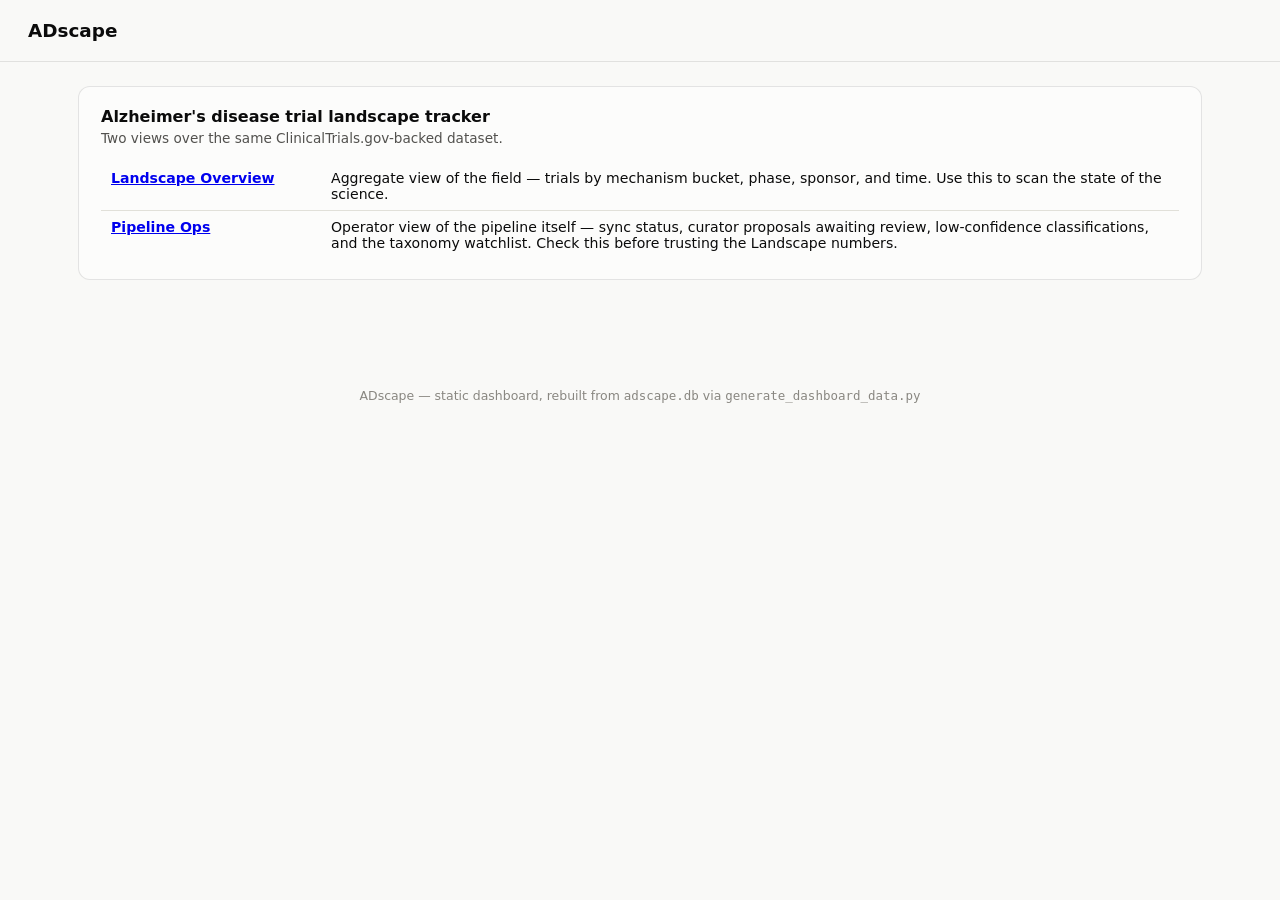
==== docs/index.html @ 58a85a5f "Add classify.py (mechanism-bucket classification) and landscape/ops dashboards Runs the classify_pro" ====
<!doctype html>
<html lang="en">
<head>
<meta charset="utf-8">
<meta name="viewport" content="width=device-width, initial-scale=1">
<title>ADscape</title>
<link rel="stylesheet" href="style.css">
</head>
<body>
<header class="top">
  <h1>ADscape</h1>
</header>
<main>
  <section class="card">
    <h2>Alzheimer's disease trial landscape tracker</h2>
    <p class="subtitle">Two views over the same ClinicalTrials.gov-backed dataset.</p>
    <table>
      <tbody>
        <tr>
          <td style="width: 220px;"><a href="landscape.html"><strong>Landscape Overview</strong></a></td>
          <td>Aggregate view of the field — trials by mechanism bucket, phase, sponsor, and time. Use this to scan the state of the science.</td>
        </tr>
        <tr>
          <td><a href="ops.html"><strong>Pipeline Ops</strong></a></td>
          <td>Operator view of the pipeline itself — sync status, curator proposals awaiting review, low-confidence classifications, and the taxonomy watchlist. Check this before trusting the Landscape numbers.</td>
        </tr>
      </tbody>
    </table>
  </section>
</main>
<footer class="page-footer">ADscape — static dashboard, rebuilt from <code>adscape.db</code> via <code>generate_dashboard_data.py</code></footer>
</body>
</html>
---- docs/style.css ----
:root {
  color-scheme: light;
  --surface-1:      #fcfcfb;
  --page-plane:      #f9f9f7;
  --text-primary:   #0b0b0b;
  --text-secondary: #52514e;
  --text-muted:     #898781;
  --gridline:       #e1e0d9;
  --baseline:       #c3c2b7;
  --border:         rgba(11,11,11,0.10);
  --success-text:   #006300;
  --good:    #0ca30c;
  --warning: #fab219;
  --serious: #ec835a;
  --critical:#d03b3b;
}
@media (prefers-color-scheme: dark) {
  :root:where(:not([data-theme="light"])) {
    color-scheme: dark;
    --surface-1:      #1a1a19;
    --page-plane:      #0d0d0d;
    --text-primary:   #ffffff;
    --text-secondary: #c3c2b7;
    --text-muted:     #898781;
    --gridline:       #2c2c2a;
    --baseline:       #383835;
    --border:         rgba(255,255,255,0.10);
    --success-text:   #0ca30c;
  }
}
:root[data-theme="dark"] {
  color-scheme: dark;
  --surface-1:      #1a1a19;
  --page-plane:      #0d0d0d;
  --text-primary:   #ffffff;
  --text-secondary: #c3c2b7;
  --text-muted:     #898781;
  --gridline:       #2c2c2a;
  --baseline:       #383835;
  --border:         rgba(255,255,255,0.10);
  --success-text:   #0ca30c;
}

* { box-sizing: border-box; }

body {
  margin: 0;
  font-family: system-ui, -apple-system, "Segoe UI", sans-serif;
  background: var(--page-plane);
  color: var(--text-primary);
}

header.top {
  padding: 20px 28px;
  border-bottom: 1px solid var(--border);
  display: flex;
  align-items: baseline;
  justify-content: space-between;
  flex-wrap: wrap;
  gap: 12px;
}

header.top h1 { font-size: 1.15rem; margin: 0; }
header.top nav a {
  color: var(--text-secondary);
  text-decoration: none;
  margin-left: 18px;
  font-size: 0.9rem;
}
header.top nav a.active, header.top nav a:hover { color: var(--text-primary); }

main {
  max-width: 1180px;
  margin: 0 auto;
  padding: 24px 28px 64px;
}

.stat-row {
  display: flex;
  flex-wrap: wrap;
  gap: 14px;
  margin-bottom: 28px;
}

.stat-tile {
  background: var(--surface-1);
  border: 1px solid var(--border);
  border-radius: 10px;
  padding: 14px 18px;
  min-width: 150px;
  flex: 1 1 150px;
}
.stat-tile .value {
  font-size: 1.6rem;
  font-weight: 600;
  font-variant-numeric: proportional-nums;
}
.stat-tile .label {
  font-size: 0.78rem;
  color: var(--text-secondary);
  text-transform: uppercase;
  letter-spacing: 0.03em;
  margin-top: 2px;
}

section.card {
  background: var(--surface-1);
  border: 1px solid var(--border);
  border-radius: 12px;
  padding: 20px 22px;
  margin-bottom: 24px;
}
section.card h2 {
  font-size: 1rem;
  margin: 0 0 4px;
}
section.card .subtitle {
  font-size: 0.85rem;
  color: var(--text-secondary);
  margin: 0 0 16px;
}
.chart-wrap { position: relative; height: 340px; }
.chart-wrap.tall { height: 420px; }

table {
  width: 100%;
  border-collapse: collapse;
  font-size: 0.88rem;
}
th, td {
  text-align: left;
  padding: 8px 10px;
  border-bottom: 1px solid var(--gridline);
  vertical-align: top;
}
th {
  color: var(--text-secondary);
  font-weight: 600;
  font-size: 0.76rem;
  text-transform: uppercase;
  letter-spacing: 0.03em;
}
td.num { font-variant-numeric: tabular-nums; text-align: right; }
tr:last-child td { border-bottom: none; }

.empty-state {
  color: var(--text-muted);
  font-size: 0.88rem;
  padding: 10px 0;
}

.badge {
  display: inline-block;
  padding: 2px 8px;
  border-radius: 999px;
  font-size: 0.72rem;
  font-weight: 600;
}
.badge.match { color: var(--good); background: color-mix(in srgb, var(--good) 15%, transparent); }
.badge.partial { color: var(--warning); background: color-mix(in srgb, var(--warning) 20%, transparent); }
.badge.mismatch { color: var(--critical); background: color-mix(in srgb, var(--critical) 15%, transparent); }
.badge.success { color: var(--good); background: color-mix(in srgb, var(--good) 15%, transparent); }
.badge.failed { color: var(--critical); background: color-mix(in srgb, var(--critical) 15%, transparent); }
.badge.running { color: var(--warning); background: color-mix(in srgb, var(--warning) 20%, transparent); }

.legend-note { font-size: 0.78rem; color: var(--text-muted); margin-top: 8px; }

footer.page-footer {
  text-align: center;
  color: var(--text-muted);
  font-size: 0.78rem;
  padding: 20px;
}
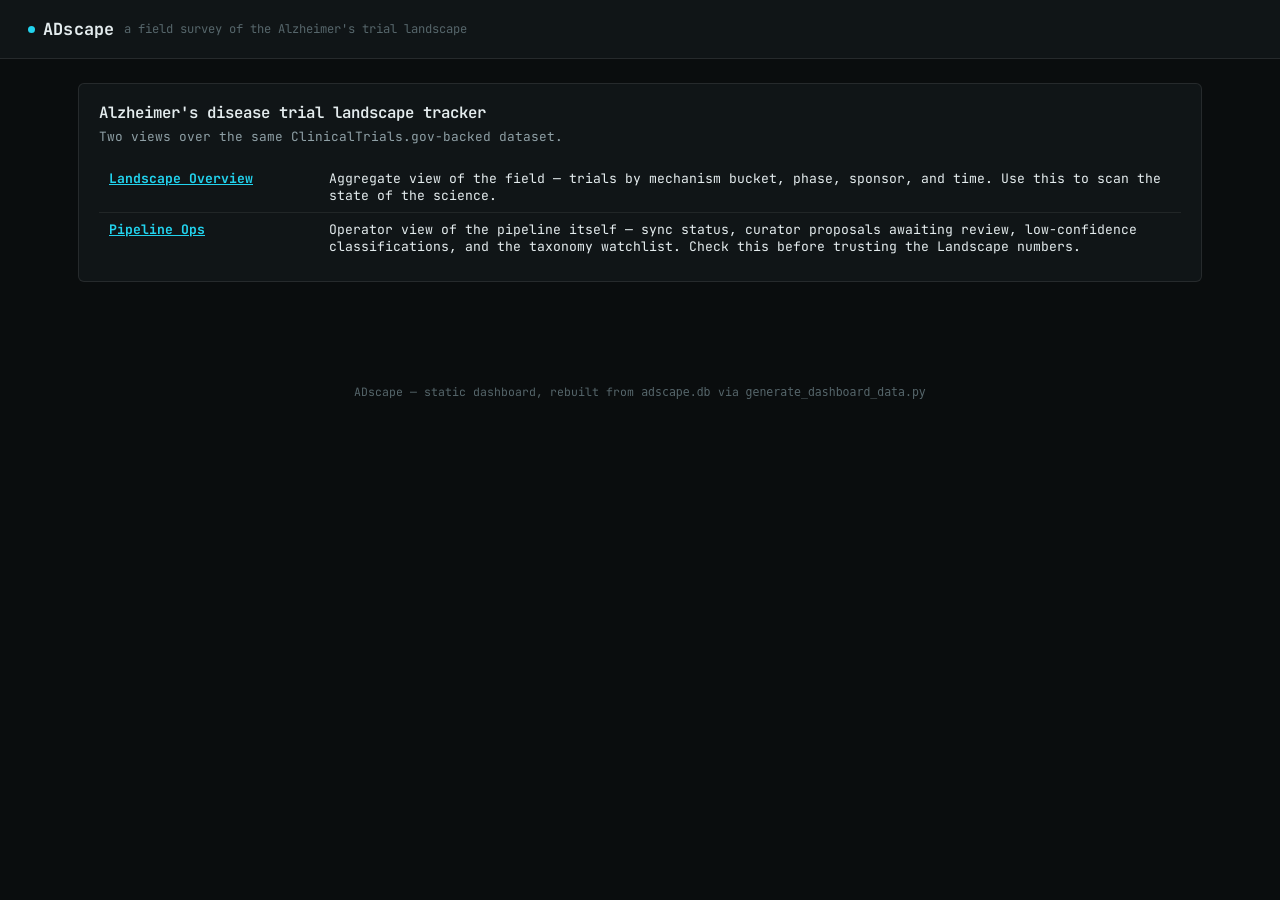
==== commit e2ba7030: "Accept curator proposals, add outcome/endpoint pipeline stages, revamp dashboard aesthetic twice Tax" ====
--- a/docs/index.html
+++ b/docs/index.html
@@ -8,7 +8,10 @@
 </head>
 <body>
 <header class="top">
-  <h1>ADscape</h1>
+  <div class="brandwrap">
+    <h1>ADscape</h1>
+    <span class="tagline">a field survey of the Alzheimer's trial landscape</span>
+  </div>
 </header>
 <main>
   <section class="card">
--- a/docs/style.css
+++ b/docs/style.css
@@ -1,73 +1,106 @@
+/* ADscape — dense data-terminal aesthetic (dark mode only, single operator's
+   monitoring tool, not a client-facing page). Chart data-ink colors (see
+   common.js BUCKET_FAMILY / colorForBucket) are validated separately via the
+   dataviz skill's palette validator and are not touched here; this file is
+   page chrome only: surfaces, ink, type, and the accent/component tokens
+   layered around that data. Fixed status colors (good/warning/serious/
+   critical, success-text) are untouched from the original build - those are
+   the dataviz skill's mode-invariant palette and are never retuned per-pass. */
+
+@import url("https://fonts.googleapis.com/css2?family=JetBrains+Mono:wght@400;500;600;700&display=swap");
+
 :root {
-  color-scheme: light;
-  --surface-1:      #fcfcfb;
-  --page-plane:      #f9f9f7;
-  --text-primary:   #0b0b0b;
-  --text-secondary: #52514e;
-  --text-muted:     #898781;
-  --gridline:       #e1e0d9;
-  --baseline:       #c3c2b7;
-  --border:         rgba(11,11,11,0.10);
-  --success-text:   #006300;
+  color-scheme: dark;
+  --page-plane:     #0a0d0e;
+  --surface-1:      #101517;
+  --surface-raised: #161c1f;
+  --text-primary:   #e4ecee;
+  --text-secondary: #8fa0a6;
+  --text-muted:     #56666b;
+  --gridline:       rgba(255,255,255,0.07);
+  --baseline:       rgba(255,255,255,0.16);
+  --border:         rgba(255,255,255,0.09);
+  --accent:         #22d3ee;
+  --accent-ink:     #06282c;
+  --accent-soft:    rgba(34,211,238,0.12);
+  --success-text:   #0ca30c;
   --good:    #0ca30c;
   --warning: #fab219;
   --serious: #ec835a;
   --critical:#d03b3b;
 }
-@media (prefers-color-scheme: dark) {
-  :root:where(:not([data-theme="light"])) {
-    color-scheme: dark;
-    --surface-1:      #1a1a19;
-    --page-plane:      #0d0d0d;
-    --text-primary:   #ffffff;
-    --text-secondary: #c3c2b7;
-    --text-muted:     #898781;
-    --gridline:       #2c2c2a;
-    --baseline:       #383835;
-    --border:         rgba(255,255,255,0.10);
-    --success-text:   #0ca30c;
-  }
-}
-:root[data-theme="dark"] {
-  color-scheme: dark;
-  --surface-1:      #1a1a19;
-  --page-plane:      #0d0d0d;
-  --text-primary:   #ffffff;
-  --text-secondary: #c3c2b7;
-  --text-muted:     #898781;
-  --gridline:       #2c2c2a;
-  --baseline:       #383835;
-  --border:         rgba(255,255,255,0.10);
-  --success-text:   #0ca30c;
-}
 
 * { box-sizing: border-box; }
+
+a { color: var(--accent); }
+a:visited { color: var(--accent); }
 
 body {
   margin: 0;
-  font-family: system-ui, -apple-system, "Segoe UI", sans-serif;
+  font-family: "JetBrains Mono", ui-monospace, "SFMono-Regular", Menlo, Consolas, monospace;
   background: var(--page-plane);
   color: var(--text-primary);
-}
-
+  -webkit-font-smoothing: antialiased;
+  font-size: 14px;
+}
+
+/* ---------- header: one signature moment - a small pulsing status dot next
+   to the wordmark, evoking a live monitored system rather than decoration ---------- */
 header.top {
-  padding: 20px 28px;
+  padding: 18px 28px;
   border-bottom: 1px solid var(--border);
   display: flex;
   align-items: baseline;
   justify-content: space-between;
   flex-wrap: wrap;
   gap: 12px;
-}
-
-header.top h1 { font-size: 1.15rem; margin: 0; }
+  background: var(--surface-1);
+}
+
+header.top .brandwrap { display: flex; align-items: baseline; gap: 10px; }
+header.top h1 {
+  display: flex;
+  align-items: center;
+  gap: 8px;
+  font-size: 1.05rem;
+  font-weight: 700;
+  letter-spacing: 0.01em;
+  margin: 0;
+}
+header.top h1::before {
+  content: "";
+  display: inline-block;
+  width: 7px;
+  height: 7px;
+  border-radius: 50%;
+  background: var(--accent);
+  box-shadow: 0 0 0 0 var(--accent-soft);
+  animation: pulse 2.4s ease-in-out infinite;
+}
+@keyframes pulse {
+  0%, 100% { box-shadow: 0 0 0 0 rgba(34,211,238,0.45); }
+  50% { box-shadow: 0 0 0 5px rgba(34,211,238,0); }
+}
+@media (prefers-reduced-motion: reduce) {
+  header.top h1::before { animation: none; }
+}
+header.top .tagline {
+  font-size: 0.76rem;
+  color: var(--text-muted);
+}
+header.top nav { display: flex; gap: 4px; }
 header.top nav a {
   color: var(--text-secondary);
   text-decoration: none;
-  margin-left: 18px;
-  font-size: 0.9rem;
-}
-header.top nav a.active, header.top nav a:hover { color: var(--text-primary); }
+  font-size: 0.8rem;
+  font-weight: 500;
+  padding: 6px 12px;
+  border-radius: 4px;
+  border: 1px solid transparent;
+  transition: border-color 0.15s ease, color 0.15s ease;
+}
+header.top nav a:hover { border-color: var(--border); color: var(--text-primary); }
+header.top nav a.active { border-color: var(--accent); color: var(--accent); }
 
 main {
   max-width: 1180px;
@@ -75,49 +108,64 @@
   padding: 24px 28px 64px;
 }
 
+.eyebrow {
+  display: block;
+  font-size: 0.68rem;
+  font-weight: 600;
+  letter-spacing: 0.06em;
+  color: var(--accent);
+  margin-bottom: 5px;
+}
+.eyebrow::before { content: "// "; color: var(--text-muted); }
+
 .stat-row {
   display: flex;
   flex-wrap: wrap;
-  gap: 14px;
-  margin-bottom: 28px;
+  gap: 1px;
+  margin-bottom: 24px;
+  background: var(--border);
+  border: 1px solid var(--border);
+  border-radius: 6px;
+  overflow: hidden;
 }
 
 .stat-tile {
   background: var(--surface-1);
-  border: 1px solid var(--border);
-  border-radius: 10px;
-  padding: 14px 18px;
+  padding: 12px 16px;
   min-width: 150px;
   flex: 1 1 150px;
 }
 .stat-tile .value {
-  font-size: 1.6rem;
-  font-weight: 600;
-  font-variant-numeric: proportional-nums;
+  font-size: 1.5rem;
+  font-weight: 600;
+  font-variant-numeric: tabular-nums;
 }
 .stat-tile .label {
-  font-size: 0.78rem;
+  font-size: 0.7rem;
   color: var(--text-secondary);
   text-transform: uppercase;
-  letter-spacing: 0.03em;
-  margin-top: 2px;
+  letter-spacing: 0.04em;
+  margin-top: 3px;
 }
 
 section.card {
   background: var(--surface-1);
   border: 1px solid var(--border);
-  border-radius: 12px;
-  padding: 20px 22px;
-  margin-bottom: 24px;
+  border-radius: 6px;
+  padding: 18px 20px;
+  margin-bottom: 18px;
 }
 section.card h2 {
-  font-size: 1rem;
+  font-weight: 600;
+  font-size: 0.98rem;
   margin: 0 0 4px;
 }
 section.card .subtitle {
-  font-size: 0.85rem;
+  font-size: 0.8rem;
   color: var(--text-secondary);
   margin: 0 0 16px;
+  max-width: 72ch;
+  line-height: 1.5;
 }
 .chart-wrap { position: relative; height: 340px; }
 .chart-wrap.tall { height: 420px; }
@@ -125,7 +173,7 @@
 table {
   width: 100%;
   border-collapse: collapse;
-  font-size: 0.88rem;
+  font-size: 0.82rem;
 }
 th, td {
   text-align: left;
@@ -136,38 +184,157 @@
 th {
   color: var(--text-secondary);
   font-weight: 600;
-  font-size: 0.76rem;
+  font-size: 0.68rem;
   text-transform: uppercase;
-  letter-spacing: 0.03em;
+  letter-spacing: 0.04em;
 }
 td.num { font-variant-numeric: tabular-nums; text-align: right; }
 tr:last-child td { border-bottom: none; }
+tbody tr:hover td { background: var(--surface-raised); }
 
 .empty-state {
   color: var(--text-muted);
-  font-size: 0.88rem;
-  padding: 10px 0;
+  font-size: 0.82rem;
+  padding: 12px 14px;
+  background: var(--surface-raised);
+  border-radius: 4px;
+  border: 1px dashed var(--baseline);
 }
 
 .badge {
   display: inline-block;
   padding: 2px 8px;
-  border-radius: 999px;
-  font-size: 0.72rem;
-  font-weight: 600;
-}
-.badge.match { color: var(--good); background: color-mix(in srgb, var(--good) 15%, transparent); }
+  border-radius: 3px;
+  font-size: 0.68rem;
+  font-weight: 600;
+  letter-spacing: 0.02em;
+}
+.badge.match { color: var(--good); background: color-mix(in srgb, var(--good) 16%, transparent); }
 .badge.partial { color: var(--warning); background: color-mix(in srgb, var(--warning) 20%, transparent); }
-.badge.mismatch { color: var(--critical); background: color-mix(in srgb, var(--critical) 15%, transparent); }
-.badge.success { color: var(--good); background: color-mix(in srgb, var(--good) 15%, transparent); }
-.badge.failed { color: var(--critical); background: color-mix(in srgb, var(--critical) 15%, transparent); }
+.badge.mismatch { color: var(--critical); background: color-mix(in srgb, var(--critical) 16%, transparent); }
+.badge.success { color: var(--good); background: color-mix(in srgb, var(--good) 16%, transparent); }
+.badge.failed { color: var(--critical); background: color-mix(in srgb, var(--critical) 16%, transparent); }
 .badge.running { color: var(--warning); background: color-mix(in srgb, var(--warning) 20%, transparent); }
 
-.legend-note { font-size: 0.78rem; color: var(--text-muted); margin-top: 8px; }
+.legend-note { font-size: 0.75rem; color: var(--text-muted); margin-top: 8px; }
+
+/* ---------- status filter tabs: fix #4 - obvious on/off at a glance ---------- */
+.status-tabs {
+  display: flex;
+  flex-wrap: wrap;
+  gap: 8px;
+  margin-bottom: 10px;
+}
+.status-tab {
+  font: inherit;
+  cursor: pointer;
+  border: 1px solid var(--border);
+  background: transparent;
+  color: var(--text-secondary);
+  border-radius: 4px;
+  padding: 6px 12px;
+  font-size: 0.78rem;
+  display: flex;
+  align-items: center;
+  gap: 6px;
+  transition: border-color 0.15s ease, background 0.15s ease, color 0.15s ease, box-shadow 0.15s ease;
+}
+.status-tab .n { font-variant-numeric: tabular-nums; color: var(--text-muted); }
+.status-tab:hover { border-color: var(--accent); color: var(--text-primary); }
+.status-tab.on {
+  background: var(--accent-soft);
+  color: var(--accent);
+  border-color: var(--accent);
+  box-shadow: 0 0 0 1px var(--accent), 0 0 12px 0 rgba(34,211,238,0.35);
+}
+.status-tab.on .n { color: var(--accent); opacity: 0.85; }
+.filter-hint {
+  font-size: 0.76rem;
+  color: var(--text-muted);
+  margin: -4px 0 16px;
+}
+
+.chart-with-panel {
+  display: flex;
+  gap: 16px;
+  flex-wrap: wrap;
+  align-items: stretch;
+}
+.chart-with-panel > .chart-col { flex: 2 1 340px; min-width: 280px; }
+.chart-with-panel > .panel-col { flex: 1 1 220px; min-width: 220px; }
+
+.breakdown-panel {
+  border: 1px solid var(--border);
+  background: var(--surface-raised);
+  border-radius: 6px;
+  padding: 14px;
+  height: 100%;
+  display: flex;
+  flex-direction: column;
+}
+.breakdown-panel .panel-title {
+  font-size: 0.78rem;
+  color: var(--text-secondary);
+  margin-bottom: 8px;
+  min-height: 2.2em;
+}
+.breakdown-panel .panel-chart-wrap { position: relative; flex: 1; min-height: 180px; }
+/* fix #2: a real empty state (icon + instruction), not blank colored space */
+.breakdown-panel .panel-placeholder {
+  color: var(--text-muted);
+  font-size: 0.78rem;
+  display: flex;
+  flex-direction: column;
+  align-items: center;
+  justify-content: center;
+  gap: 8px;
+  height: 100%;
+  text-align: center;
+  padding: 12px;
+}
+.breakdown-panel .panel-placeholder svg { opacity: 0.5; }
+
+.zero-caption {
+  font-size: 0.75rem;
+  color: var(--text-muted);
+  margin-top: 10px;
+}
+
+/* fix #3: illustrated "pending data" empty state for endpoint outcomes */
+.pending-state {
+  border: 1px dashed var(--baseline);
+  border-radius: 6px;
+  padding: 20px;
+  display: flex;
+  gap: 20px;
+  align-items: center;
+  flex-wrap: wrap;
+}
+.pending-state .pending-copy { flex: 1 1 260px; min-width: 220px; }
+.pending-state h3 {
+  margin: 0 0 6px;
+  font-size: 0.88rem;
+  color: var(--text-primary);
+}
+.pending-state p {
+  margin: 0;
+  font-size: 0.8rem;
+  color: var(--text-secondary);
+  line-height: 1.5;
+}
+.pending-skeleton { flex: 1 1 220px; min-width: 200px; display: flex; flex-direction: column; gap: 10px; }
+.pending-skeleton .row { display: flex; align-items: center; gap: 10px; }
+.pending-skeleton .row-label { width: 96px; font-size: 0.68rem; color: var(--text-muted); text-transform: uppercase; letter-spacing: 0.03em; flex-shrink: 0; }
+.pending-skeleton .ghost-bar {
+  height: 12px;
+  border-radius: 3px;
+  border: 1px dashed var(--baseline);
+  background: repeating-linear-gradient(45deg, transparent, transparent 5px, rgba(255,255,255,0.03) 5px, rgba(255,255,255,0.03) 10px);
+}
 
 footer.page-footer {
   text-align: center;
   color: var(--text-muted);
-  font-size: 0.78rem;
+  font-size: 0.72rem;
   padding: 20px;
 }
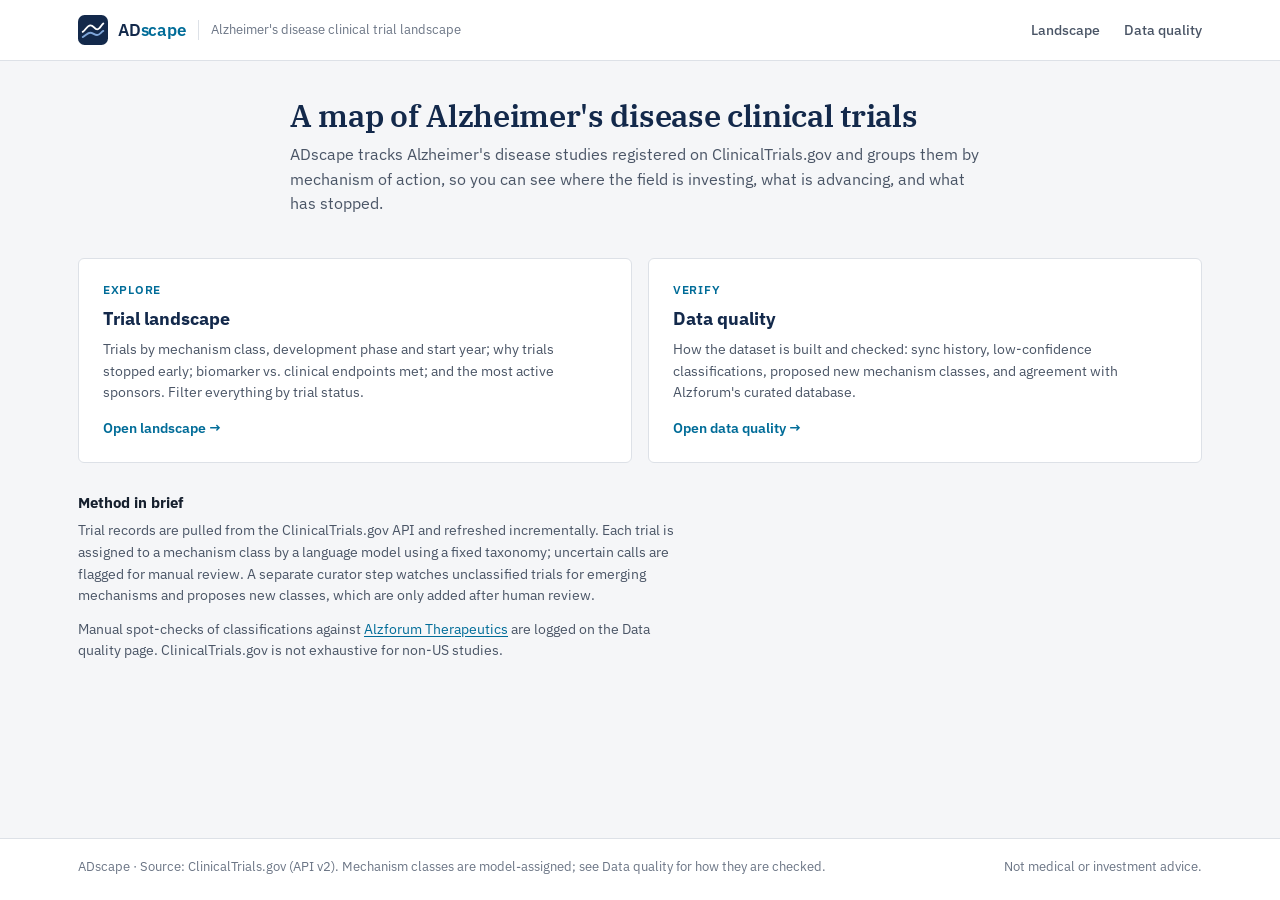
==== commit d32e43ce: "Rebrand dashboard: light scientific-report design for biotech audience - Replace dark terminal theme" ====
--- a/docs/index.html
+++ b/docs/index.html
@@ -4,33 +4,63 @@
 <meta charset="utf-8">
 <meta name="viewport" content="width=device-width, initial-scale=1">
 <title>ADscape</title>
+<meta name="description" content="ADscape maps the Alzheimer's disease clinical trial landscape by mechanism of action, phase, sponsor and outcome.">
+<meta name="theme-color" content="#13294b">
+<link rel="icon" href="data:image/svg+xml,%3Csvg xmlns='http://www.w3.org/2000/svg' viewBox='0 0 32 32'%3E%3Crect width='32' height='32' rx='7' fill='%2313294b'/%3E%3Cpath d='M5 18c3-1.4 4.6-7 8.2-7s4.2 4.3 7.2 4.3S24.8 10.5 27 9' fill='none' stroke='white' stroke-width='2.5' stroke-linecap='round'/%3E%3C/svg%3E">
 <link rel="stylesheet" href="style.css">
 </head>
 <body>
-<header class="top">
-  <div class="brandwrap">
-    <h1>ADscape</h1>
-    <span class="tagline">a field survey of the Alzheimer's trial landscape</span>
+<header class="masthead">
+  <div class="masthead-inner">
+    <a class="brand" href="index.html">
+    <svg width="30" height="30" viewBox="0 0 32 32" aria-hidden="true">
+      <rect width="32" height="32" rx="7" fill="#13294b"/>
+      <path d="M5 23.5c3.2-1.2 5-4.6 8-4.6s4.4 2.4 7.4 2.4S24.6 18 27 17" fill="none" stroke="#7fa6d9" stroke-width="2" stroke-linecap="round"/>
+      <path d="M5 18c3-1.4 4.6-7 8.2-7s4.2 4.3 7.2 4.3S24.8 10.5 27 9" fill="none" stroke="#ffffff" stroke-width="2" stroke-linecap="round"/>
+    </svg>
+      <span class="brand-name">AD<b>scape</b></span>
+      <span class="brand-desc">Alzheimer's disease clinical trial landscape</span>
+    </a>
+    <nav aria-label="Primary">
+      <a href="landscape.html">Landscape</a>
+      <a href="ops.html">Data quality</a>
+    </nav>
   </div>
 </header>
+
+<div class="page-intro">
+  <h1>A map of Alzheimer's disease clinical trials</h1>
+  <p class="lede">ADscape tracks Alzheimer's disease studies registered on ClinicalTrials.gov and groups them by mechanism of action, so you can see where the field is investing, what is advancing, and what has stopped.</p>
+</div>
+
 <main>
-  <section class="card">
-    <h2>Alzheimer's disease trial landscape tracker</h2>
-    <p class="subtitle">Two views over the same ClinicalTrials.gov-backed dataset.</p>
-    <table>
-      <tbody>
-        <tr>
-          <td style="width: 220px;"><a href="landscape.html"><strong>Landscape Overview</strong></a></td>
-          <td>Aggregate view of the field — trials by mechanism bucket, phase, sponsor, and time. Use this to scan the state of the science.</td>
-        </tr>
-        <tr>
-          <td><a href="ops.html"><strong>Pipeline Ops</strong></a></td>
-          <td>Operator view of the pipeline itself — sync status, curator proposals awaiting review, low-confidence classifications, and the taxonomy watchlist. Check this before trusting the Landscape numbers.</td>
-        </tr>
-      </tbody>
-    </table>
+  <div class="view-cards">
+    <a class="view-card" href="landscape.html">
+      <span class="fig-label">Explore</span>
+      <h2>Trial landscape</h2>
+      <p>Trials by mechanism class, development phase and start year; why trials stopped early; biomarker vs. clinical endpoints met; and the most active sponsors. Filter everything by trial status.</p>
+      <span class="go">Open landscape →</span>
+    </a>
+    <a class="view-card" href="ops.html">
+      <span class="fig-label">Verify</span>
+      <h2>Data quality</h2>
+      <p>How the dataset is built and checked: sync history, low-confidence classifications, proposed new mechanism classes, and agreement with Alzforum's curated database.</p>
+      <span class="go">Open data quality →</span>
+    </a>
+  </div>
+
+  <section class="about">
+    <h3>Method in brief</h3>
+    <p>Trial records are pulled from the ClinicalTrials.gov API and refreshed incrementally. Each trial is assigned to a mechanism class by a language model using a fixed taxonomy; uncertain calls are flagged for manual review. A separate curator step watches unclassified trials for emerging mechanisms and proposes new classes, which are only added after human review.</p>
+    <p>Manual spot-checks of classifications against <a href="https://www.alzforum.org/therapeutics" target="_blank" rel="noopener">Alzforum Therapeutics</a> are logged on the Data quality page. ClinicalTrials.gov is not exhaustive for non-US studies.</p>
   </section>
 </main>
-<footer class="page-footer">ADscape — static dashboard, rebuilt from <code>adscape.db</code> via <code>generate_dashboard_data.py</code></footer>
+
+<footer class="page-footer">
+  <div class="inner">
+    <span>ADscape · Source: ClinicalTrials.gov (API v2). Mechanism classes are model-assigned; see Data quality for how they are checked.</span>
+    <span>Not medical or investment advice.</span>
+  </div>
+</footer>
 </body>
 </html>
--- a/docs/style.css
+++ b/docs/style.css
@@ -1,288 +1,341 @@
-/* ADscape — dense data-terminal aesthetic (dark mode only, single operator's
-   monitoring tool, not a client-facing page). Chart data-ink colors (see
-   common.js BUCKET_FAMILY / colorForBucket) are validated separately via the
-   dataviz skill's palette validator and are not touched here; this file is
-   page chrome only: surfaces, ink, type, and the accent/component tokens
-   layered around that data. Fixed status colors (good/warning/serious/
-   critical, success-text) are untouched from the original build - those are
-   the dataviz skill's mode-invariant palette and are never retuned per-pass. */
-
-@import url("https://fonts.googleapis.com/css2?family=JetBrains+Mono:wght@400;500;600;700&display=swap");
+/* ADscape — brand stylesheet.
+
+   Direction: a scientific-report look for a biotech / drug-development
+   audience — closer to a journal figure page or an equity-research note than
+   a monitoring terminal. Light paper surfaces, a single deep-navy brand ink,
+   IBM Plex type (Serif for page titles, Sans for everything else), and
+   charts presented as numbered figures with captions.
+
+   Chart data colors live in common.js (FAMILY_RAMPS etc.) and are validated
+   against the white figure surface (#ffffff) with the dataviz skill's
+   validate_palette.js. Change --surface-figure and you must re-run it. */
+
+@import url("https://fonts.googleapis.com/css2?family=IBM+Plex+Sans:wght@400;500;600&family=IBM+Plex+Serif:wght@500;600&family=IBM+Plex+Mono:wght@400;500&display=swap");
 
 :root {
-  color-scheme: dark;
-  --page-plane:     #0a0d0e;
-  --surface-1:      #101517;
-  --surface-raised: #161c1f;
-  --text-primary:   #e4ecee;
-  --text-secondary: #8fa0a6;
-  --text-muted:     #56666b;
-  --gridline:       rgba(255,255,255,0.07);
-  --baseline:       rgba(255,255,255,0.16);
-  --border:         rgba(255,255,255,0.09);
-  --accent:         #22d3ee;
-  --accent-ink:     #06282c;
-  --accent-soft:    rgba(34,211,238,0.12);
-  --success-text:   #0ca30c;
-  --good:    #0ca30c;
-  --warning: #fab219;
-  --serious: #ec835a;
-  --critical:#d03b3b;
+  color-scheme: light;
+
+  /* brand */
+  --brand-ink:      #13294b;   /* primary brand color: logo, headings, active states */
+  --brand-ink-2:    #24406b;
+  --brand-tint:     #e8edf5;   /* selected backgrounds */
+  --brand-accent:   #006c98;   /* links; same hue as the biologics chart ramp anchor */
+
+  /* surfaces */
+  --page:           #f5f6f8;
+  --surface-figure: #ffffff;
+  --surface-sunken: #f0f2f5;
+  --border:         #dde1e7;
+  --border-strong:  #c3c9d2;
+
+  /* ink */
+  --text-primary:   #16202e;
+  --text-secondary: #4a5566;
+  --text-muted:     #6b7585;
+  --gridline:       #eceef2;
+  --baseline:       #c3c9d2;
+
+  /* status (reserved: never used as a series color) */
+  --good:     #1f7a3a;
+  --warning:  #a86400;
+  --critical: #b42318;
+
+  --font-sans:  "IBM Plex Sans", system-ui, -apple-system, "Segoe UI", sans-serif;
+  --font-serif: "IBM Plex Serif", Georgia, serif;
+  --font-mono:  "IBM Plex Mono", ui-monospace, Menlo, Consolas, monospace;
+
+  --radius: 6px;
 }
 
 * { box-sizing: border-box; }
-
-a { color: var(--accent); }
-a:visited { color: var(--accent); }
 
 body {
   margin: 0;
-  font-family: "JetBrains Mono", ui-monospace, "SFMono-Regular", Menlo, Consolas, monospace;
-  background: var(--page-plane);
+  font-family: var(--font-sans);
+  font-size: 15px;
+  line-height: 1.5;
+  background: var(--page);
   color: var(--text-primary);
   -webkit-font-smoothing: antialiased;
-  font-size: 14px;
-}
-
-/* ---------- header: one signature moment - a small pulsing status dot next
-   to the wordmark, evoking a live monitored system rather than decoration ---------- */
-header.top {
-  padding: 18px 28px;
+}
+
+a { color: var(--brand-accent); text-underline-offset: 2px; }
+a:hover { color: var(--brand-ink); }
+code {
+  font-family: var(--font-mono);
+  font-size: 0.86em;
+  background: var(--surface-sunken);
+  padding: 1px 5px;
+  border-radius: 3px;
+}
+
+/* ---------- masthead ---------- */
+.masthead {
+  background: var(--surface-figure);
   border-bottom: 1px solid var(--border);
-  display: flex;
-  align-items: baseline;
+}
+.masthead-inner {
+  max-width: 1180px;
+  margin: 0 auto;
+  padding: 0 28px;
+  height: 60px;
+  display: flex;
+  align-items: center;
   justify-content: space-between;
-  flex-wrap: wrap;
-  gap: 12px;
-  background: var(--surface-1);
-}
-
-header.top .brandwrap { display: flex; align-items: baseline; gap: 10px; }
-header.top h1 {
-  display: flex;
-  align-items: center;
-  gap: 8px;
-  font-size: 1.05rem;
-  font-weight: 700;
-  letter-spacing: 0.01em;
-  margin: 0;
-}
-header.top h1::before {
-  content: "";
-  display: inline-block;
-  width: 7px;
-  height: 7px;
-  border-radius: 50%;
-  background: var(--accent);
-  box-shadow: 0 0 0 0 var(--accent-soft);
-  animation: pulse 2.4s ease-in-out infinite;
-}
-@keyframes pulse {
-  0%, 100% { box-shadow: 0 0 0 0 rgba(34,211,238,0.45); }
-  50% { box-shadow: 0 0 0 5px rgba(34,211,238,0); }
-}
-@media (prefers-reduced-motion: reduce) {
-  header.top h1::before { animation: none; }
-}
-header.top .tagline {
-  font-size: 0.76rem;
-  color: var(--text-muted);
-}
-header.top nav { display: flex; gap: 4px; }
-header.top nav a {
-  color: var(--text-secondary);
+  gap: 20px;
+}
+.brand {
+  display: flex;
+  align-items: center;
+  gap: 10px;
+  color: var(--brand-ink);
   text-decoration: none;
-  font-size: 0.8rem;
+}
+.brand:hover { color: var(--brand-ink); }
+.brand svg { flex-shrink: 0; }
+.brand-name {
+  font-weight: 600;
+  font-size: 1.08rem;
+  letter-spacing: -0.01em;
+}
+.brand-name b { font-weight: 600; color: var(--brand-accent); }
+.brand-desc {
+  font-size: 0.8rem;
+  color: var(--text-muted);
+  padding-left: 12px;
+  margin-left: 2px;
+  border-left: 1px solid var(--border);
+}
+.masthead nav { display: flex; gap: 24px; height: 100%; }
+.masthead nav a {
+  display: flex;
+  align-items: center;
+  color: var(--text-secondary);
+  text-decoration: none;
+  font-size: 0.9rem;
   font-weight: 500;
-  padding: 6px 12px;
-  border-radius: 4px;
-  border: 1px solid transparent;
-  transition: border-color 0.15s ease, color 0.15s ease;
-}
-header.top nav a:hover { border-color: var(--border); color: var(--text-primary); }
-header.top nav a.active { border-color: var(--accent); color: var(--accent); }
+  border-bottom: 2px solid transparent;
+  margin-bottom: -1px;
+}
+.masthead nav a:hover { color: var(--brand-ink); }
+.masthead nav a.active { color: var(--brand-ink); border-bottom-color: var(--brand-ink); }
+
+/* ---------- page intro ---------- */
+.page-intro {
+  max-width: 1180px;
+  margin: 0 auto;
+  padding: 36px 28px 8px;
+}
+.page-intro h1 {
+  font-family: var(--font-serif);
+  font-weight: 600;
+  font-size: 1.95rem;
+  line-height: 1.2;
+  letter-spacing: -0.01em;
+  color: var(--brand-ink);
+  margin: 0 0 8px;
+}
+.page-intro .lede {
+  font-size: 1.02rem;
+  color: var(--text-secondary);
+  max-width: 70ch;
+  margin: 0 0 14px;
+}
+.meta-line {
+  display: flex;
+  flex-wrap: wrap;
+  gap: 6px 20px;
+  font-size: 0.8rem;
+  color: var(--text-muted);
+}
+.meta-line strong { color: var(--text-secondary); font-weight: 500; }
 
 main {
   max-width: 1180px;
   margin: 0 auto;
-  padding: 24px 28px 64px;
-}
-
-.eyebrow {
+  padding: 20px 28px 56px;
+}
+
+/* ---------- key figures ---------- */
+.stat-row {
+  display: grid;
+  grid-template-columns: repeat(auto-fit, minmax(170px, 1fr));
+  gap: 12px;
+  margin-bottom: 24px;
+}
+.stat-tile {
+  background: var(--surface-figure);
+  border: 1px solid var(--border);
+  border-radius: var(--radius);
+  padding: 14px 16px;
+}
+.stat-tile .label {
+  font-size: 0.8rem;
+  color: var(--text-secondary);
+}
+.stat-tile .value {
+  font-size: 1.6rem;
+  font-weight: 600;
+  color: var(--brand-ink);
+  font-variant-numeric: tabular-nums;
+  line-height: 1.25;
+  margin-top: 2px;
+}
+.stat-tile .value.small { font-size: 1.05rem; padding-top: 8px; }
+
+/* ---------- filter bar ---------- */
+.filter-bar {
+  position: sticky;
+  top: 0;
+  z-index: 10;
+  background: color-mix(in srgb, var(--page) 92%, transparent);
+  backdrop-filter: blur(6px);
+  border-bottom: 1px solid var(--border);
+  margin: 0 -28px 24px;
+  padding: 12px 28px;
+}
+.filter-row {
+  display: flex;
+  align-items: center;
+  flex-wrap: wrap;
+  gap: 8px 12px;
+}
+.filter-label {
+  font-size: 0.82rem;
+  font-weight: 600;
+  color: var(--text-primary);
+  margin-right: 4px;
+}
+.status-tabs { display: flex; flex-wrap: wrap; gap: 6px; }
+.status-tab {
+  font: inherit;
+  font-size: 0.82rem;
+  cursor: pointer;
+  border: 1px solid var(--border-strong);
+  background: var(--surface-figure);
+  color: var(--text-secondary);
+  border-radius: 999px;
+  padding: 4px 12px;
+  display: inline-flex;
+  align-items: center;
+  gap: 6px;
+  transition: background 0.12s ease, border-color 0.12s ease, color 0.12s ease;
+}
+.status-tab .n { font-variant-numeric: tabular-nums; color: var(--text-muted); }
+.status-tab:hover { border-color: var(--brand-ink-2); color: var(--text-primary); }
+.status-tab:focus-visible { outline: 2px solid var(--brand-accent); outline-offset: 2px; }
+.status-tab.on {
+  background: var(--brand-ink);
+  border-color: var(--brand-ink);
+  color: #fff;
+}
+.status-tab.on .n { color: rgba(255,255,255,0.75); }
+.status-tab.on::before {
+  content: "";
+  width: 9px; height: 5px;
+  border-left: 1.5px solid currentColor;
+  border-bottom: 1.5px solid currentColor;
+  transform: rotate(-45deg) translateY(-1px);
+}
+.filter-hint {
+  font-size: 0.8rem;
+  color: var(--text-muted);
+  margin-left: auto;
+}
+
+/* ---------- figures ---------- */
+section.card {
+  background: var(--surface-figure);
+  border: 1px solid var(--border);
+  border-radius: var(--radius);
+  padding: 22px 24px 20px;
+  margin-bottom: 20px;
+}
+.fig-label {
   display: block;
-  font-size: 0.68rem;
+  font-size: 0.74rem;
   font-weight: 600;
   letter-spacing: 0.06em;
-  color: var(--accent);
-  margin-bottom: 5px;
-}
-.eyebrow::before { content: "// "; color: var(--text-muted); }
-
-.stat-row {
-  display: flex;
-  flex-wrap: wrap;
-  gap: 1px;
-  margin-bottom: 24px;
-  background: var(--border);
-  border: 1px solid var(--border);
-  border-radius: 6px;
-  overflow: hidden;
-}
-
-.stat-tile {
-  background: var(--surface-1);
-  padding: 12px 16px;
-  min-width: 150px;
-  flex: 1 1 150px;
-}
-.stat-tile .value {
-  font-size: 1.5rem;
-  font-weight: 600;
-  font-variant-numeric: tabular-nums;
-}
-.stat-tile .label {
-  font-size: 0.7rem;
-  color: var(--text-secondary);
   text-transform: uppercase;
-  letter-spacing: 0.04em;
-  margin-top: 3px;
-}
-
-section.card {
-  background: var(--surface-1);
-  border: 1px solid var(--border);
-  border-radius: 6px;
-  padding: 18px 20px;
-  margin-bottom: 18px;
+  color: var(--brand-accent);
+  margin-bottom: 4px;
 }
 section.card h2 {
-  font-weight: 600;
-  font-size: 0.98rem;
+  font-size: 1.12rem;
+  font-weight: 600;
+  color: var(--text-primary);
   margin: 0 0 4px;
+  letter-spacing: -0.005em;
 }
 section.card .subtitle {
-  font-size: 0.8rem;
-  color: var(--text-secondary);
-  margin: 0 0 16px;
-  max-width: 72ch;
-  line-height: 1.5;
-}
+  font-size: 0.86rem;
+  color: var(--text-secondary);
+  margin: 0 0 18px;
+  max-width: 80ch;
+}
+.unclassified-caption {
+  font-size: 0.8rem;
+  color: var(--text-muted);
+  margin: 0 0 4px;
+}
+.unclassified-caption:empty { display: none; }
+
 .chart-wrap { position: relative; height: 340px; }
 .chart-wrap.tall { height: 420px; }
 
-table {
-  width: 100%;
-  border-collapse: collapse;
-  font-size: 0.82rem;
-}
-th, td {
-  text-align: left;
-  padding: 8px 10px;
-  border-bottom: 1px solid var(--gridline);
-  vertical-align: top;
-}
-th {
-  color: var(--text-secondary);
-  font-weight: 600;
-  font-size: 0.68rem;
-  text-transform: uppercase;
-  letter-spacing: 0.04em;
-}
-td.num { font-variant-numeric: tabular-nums; text-align: right; }
-tr:last-child td { border-bottom: none; }
-tbody tr:hover td { background: var(--surface-raised); }
-
-.empty-state {
-  color: var(--text-muted);
-  font-size: 0.82rem;
-  padding: 12px 14px;
-  background: var(--surface-raised);
-  border-radius: 4px;
-  border: 1px dashed var(--baseline);
-}
-
-.badge {
-  display: inline-block;
-  padding: 2px 8px;
-  border-radius: 3px;
-  font-size: 0.68rem;
-  font-weight: 600;
-  letter-spacing: 0.02em;
-}
-.badge.match { color: var(--good); background: color-mix(in srgb, var(--good) 16%, transparent); }
-.badge.partial { color: var(--warning); background: color-mix(in srgb, var(--warning) 20%, transparent); }
-.badge.mismatch { color: var(--critical); background: color-mix(in srgb, var(--critical) 16%, transparent); }
-.badge.success { color: var(--good); background: color-mix(in srgb, var(--good) 16%, transparent); }
-.badge.failed { color: var(--critical); background: color-mix(in srgb, var(--critical) 16%, transparent); }
-.badge.running { color: var(--warning); background: color-mix(in srgb, var(--warning) 20%, transparent); }
-
-.legend-note { font-size: 0.75rem; color: var(--text-muted); margin-top: 8px; }
-
-/* ---------- status filter tabs: fix #4 - obvious on/off at a glance ---------- */
-.status-tabs {
-  display: flex;
-  flex-wrap: wrap;
-  gap: 8px;
-  margin-bottom: 10px;
-}
-.status-tab {
-  font: inherit;
-  cursor: pointer;
-  border: 1px solid var(--border);
-  background: transparent;
-  color: var(--text-secondary);
-  border-radius: 4px;
-  padding: 6px 12px;
-  font-size: 0.78rem;
-  display: flex;
-  align-items: center;
-  gap: 6px;
-  transition: border-color 0.15s ease, background 0.15s ease, color 0.15s ease, box-shadow 0.15s ease;
-}
-.status-tab .n { font-variant-numeric: tabular-nums; color: var(--text-muted); }
-.status-tab:hover { border-color: var(--accent); color: var(--text-primary); }
-.status-tab.on {
-  background: var(--accent-soft);
-  color: var(--accent);
-  border-color: var(--accent);
-  box-shadow: 0 0 0 1px var(--accent), 0 0 12px 0 rgba(34,211,238,0.35);
-}
-.status-tab.on .n { color: var(--accent); opacity: 0.85; }
-.filter-hint {
-  font-size: 0.76rem;
-  color: var(--text-muted);
-  margin: -4px 0 16px;
+.fig-note {
+  font-size: 0.8rem;
+  color: var(--text-muted);
+  margin: 14px 0 0;
+  padding-top: 10px;
+  border-top: 1px solid var(--gridline);
+  max-width: 100ch;
+}
+.fig-note strong { color: var(--text-secondary); font-weight: 600; }
+
+/* legend for the modality families used by every mechanism chart */
+.family-legend {
+  display: flex;
+  flex-wrap: wrap;
+  gap: 6px 18px;
+  font-size: 0.8rem;
+  color: var(--text-secondary);
+  margin: -6px 0 14px;
+}
+.family-legend span { display: inline-flex; align-items: center; gap: 6px; }
+.family-legend i {
+  width: 22px; height: 10px; border-radius: 2px; display: inline-block;
 }
 
 .chart-with-panel {
   display: flex;
-  gap: 16px;
+  gap: 20px;
   flex-wrap: wrap;
   align-items: stretch;
 }
-.chart-with-panel > .chart-col { flex: 2 1 340px; min-width: 280px; }
-.chart-with-panel > .panel-col { flex: 1 1 220px; min-width: 220px; }
+.chart-with-panel > .chart-col { flex: 2 1 380px; min-width: 0; }
+.chart-with-panel > .panel-col { flex: 1 1 240px; min-width: 220px; }
 
 .breakdown-panel {
   border: 1px solid var(--border);
-  background: var(--surface-raised);
-  border-radius: 6px;
+  background: var(--surface-figure);
+  border-radius: var(--radius);
   padding: 14px;
   height: 100%;
   display: flex;
   flex-direction: column;
 }
 .breakdown-panel .panel-title {
-  font-size: 0.78rem;
-  color: var(--text-secondary);
+  font-size: 0.84rem;
+  font-weight: 600;
+  color: var(--text-primary);
   margin-bottom: 8px;
-  min-height: 2.2em;
-}
-.breakdown-panel .panel-chart-wrap { position: relative; flex: 1; min-height: 180px; }
-/* fix #2: a real empty state (icon + instruction), not blank colored space */
+  min-height: 2.4em;
+}
+.breakdown-panel .panel-chart-wrap { position: relative; flex: 1; min-height: 200px; }
 .breakdown-panel .panel-placeholder {
   color: var(--text-muted);
-  font-size: 0.78rem;
+  font-size: 0.82rem;
   display: flex;
   flex-direction: column;
   align-items: center;
@@ -291,50 +344,148 @@
   height: 100%;
   text-align: center;
   padding: 12px;
-}
-.breakdown-panel .panel-placeholder svg { opacity: 0.5; }
-
-.zero-caption {
+  background: var(--surface-sunken);
+  border-radius: 4px;
+}
+.breakdown-panel .panel-placeholder svg { opacity: 0.6; }
+
+.zero-caption { font-size: 0.8rem; color: var(--text-muted); margin-top: 10px; }
+.zero-caption:empty { display: none; }
+
+/* ---------- tables ---------- */
+table {
+  width: 100%;
+  border-collapse: collapse;
+  font-size: 0.86rem;
+}
+th, td {
+  text-align: left;
+  padding: 9px 10px;
+  border-bottom: 1px solid var(--gridline);
+  vertical-align: top;
+}
+th {
+  color: var(--text-secondary);
+  font-weight: 600;
+  font-size: 0.78rem;
+  border-bottom: 1px solid var(--border-strong);
+  background: var(--surface-sunken);
+}
+td.num, th.num { font-variant-numeric: tabular-nums; text-align: right; }
+td.mono { font-family: var(--font-mono); font-size: 0.82rem; white-space: nowrap; }
+tr:last-child td { border-bottom: none; }
+tbody tr:hover td { background: #f7f9fc; }
+.table-scroll { overflow-x: auto; }
+
+.empty-state {
+  color: var(--text-secondary);
+  font-size: 0.86rem;
+  padding: 14px 16px;
+  background: var(--surface-sunken);
+  border-radius: 4px;
+}
+
+.badge {
+  display: inline-block;
+  padding: 1px 8px;
+  border-radius: 999px;
   font-size: 0.75rem;
-  color: var(--text-muted);
-  margin-top: 10px;
-}
-
-/* fix #3: illustrated "pending data" empty state for endpoint outcomes */
+  font-weight: 500;
+  border: 1px solid currentColor;
+  text-transform: capitalize;
+}
+.badge.match, .badge.success   { color: var(--good); background: #eef7f0; }
+.badge.partial, .badge.running { color: var(--warning); background: #fdf5e8; }
+.badge.mismatch, .badge.failed { color: var(--critical); background: #fdf0ee; }
+
+.legend-note { font-size: 0.8rem; color: var(--text-muted); margin-top: 8px; }
+
+/* ---------- "pending data" state for endpoint outcomes ---------- */
 .pending-state {
-  border: 1px dashed var(--baseline);
-  border-radius: 6px;
+  border: 1px solid var(--border);
+  background: var(--surface-sunken);
+  border-radius: var(--radius);
   padding: 20px;
   display: flex;
-  gap: 20px;
-  align-items: center;
-  flex-wrap: wrap;
-}
-.pending-state .pending-copy { flex: 1 1 260px; min-width: 220px; }
-.pending-state h3 {
-  margin: 0 0 6px;
-  font-size: 0.88rem;
-  color: var(--text-primary);
-}
-.pending-state p {
-  margin: 0;
-  font-size: 0.8rem;
-  color: var(--text-secondary);
-  line-height: 1.5;
-}
-.pending-skeleton { flex: 1 1 220px; min-width: 200px; display: flex; flex-direction: column; gap: 10px; }
+  gap: 24px;
+  align-items: center;
+  flex-wrap: wrap;
+}
+.pending-state .pending-copy { flex: 1 1 280px; min-width: 220px; }
+.pending-state h3 { margin: 0 0 6px; font-size: 0.95rem; color: var(--text-primary); }
+.pending-state p { margin: 0; font-size: 0.86rem; color: var(--text-secondary); }
+.pending-skeleton { flex: 1 1 240px; min-width: 200px; display: flex; flex-direction: column; gap: 10px; }
 .pending-skeleton .row { display: flex; align-items: center; gap: 10px; }
-.pending-skeleton .row-label { width: 96px; font-size: 0.68rem; color: var(--text-muted); text-transform: uppercase; letter-spacing: 0.03em; flex-shrink: 0; }
+.pending-skeleton .row-label { width: 120px; font-size: 0.74rem; color: var(--text-muted); flex-shrink: 0; }
 .pending-skeleton .ghost-bar {
-  height: 12px;
-  border-radius: 3px;
-  border: 1px dashed var(--baseline);
-  background: repeating-linear-gradient(45deg, transparent, transparent 5px, rgba(255,255,255,0.03) 5px, rgba(255,255,255,0.03) 10px);
-}
-
+  height: 10px;
+  border-radius: 2px;
+  background: repeating-linear-gradient(45deg, var(--border), var(--border) 4px, transparent 4px, transparent 8px);
+}
+
+/* ---------- landing page ---------- */
+.view-cards {
+  display: grid;
+  grid-template-columns: repeat(auto-fit, minmax(300px, 1fr));
+  gap: 16px;
+  margin-bottom: 28px;
+}
+.view-card {
+  display: block;
+  background: var(--surface-figure);
+  border: 1px solid var(--border);
+  border-radius: var(--radius);
+  padding: 22px 24px;
+  text-decoration: none;
+  color: var(--text-primary);
+  transition: border-color 0.12s ease, box-shadow 0.12s ease;
+}
+.view-card:hover {
+  color: var(--text-primary);
+  border-color: var(--brand-ink-2);
+  box-shadow: 0 2px 10px rgba(19, 41, 75, 0.08);
+}
+.view-card h2 { font-size: 1.15rem; margin: 6px 0 6px; color: var(--brand-ink); }
+.view-card p { margin: 0 0 14px; font-size: 0.9rem; color: var(--text-secondary); }
+.view-card .go { font-size: 0.86rem; font-weight: 600; color: var(--brand-accent); }
+.about {
+  font-size: 0.9rem;
+  color: var(--text-secondary);
+  max-width: 76ch;
+}
+.about h3 { font-size: 0.95rem; color: var(--text-primary); margin: 0 0 6px; }
+.about p { margin: 0 0 12px; }
+
+/* ---------- footer ---------- */
 footer.page-footer {
-  text-align: center;
-  color: var(--text-muted);
-  font-size: 0.72rem;
-  padding: 20px;
-}
+  border-top: 1px solid var(--border);
+  background: var(--surface-figure);
+  color: var(--text-muted);
+  font-size: 0.8rem;
+}
+footer.page-footer .inner {
+  max-width: 1180px;
+  margin: 0 auto;
+  padding: 18px 28px 24px;
+  display: flex;
+  flex-wrap: wrap;
+  justify-content: space-between;
+  gap: 8px 24px;
+}
+
+/* ---------- small screens ---------- */
+@media (max-width: 720px) {
+  .masthead-inner, .page-intro, main, footer.page-footer .inner { padding-left: 16px; padding-right: 16px; }
+  .masthead-inner { height: auto; padding-top: 10px; padding-bottom: 0; flex-direction: column; align-items: flex-start; gap: 6px; }
+  .masthead nav { height: 40px; }
+  .brand-desc { display: none; }
+  .filter-bar { margin: 0 -16px 20px; padding: 10px 16px; }
+  .filter-hint { margin-left: 0; width: 100%; }
+  .page-intro h1 { font-size: 1.55rem; }
+  section.card { padding: 18px 16px; }
+}
+
+/* keep the footer at the bottom on short pages */
+body { min-height: 100vh; display: flex; flex-direction: column; }
+body > main { width: 100%; }
+footer.page-footer { margin-top: auto; }
